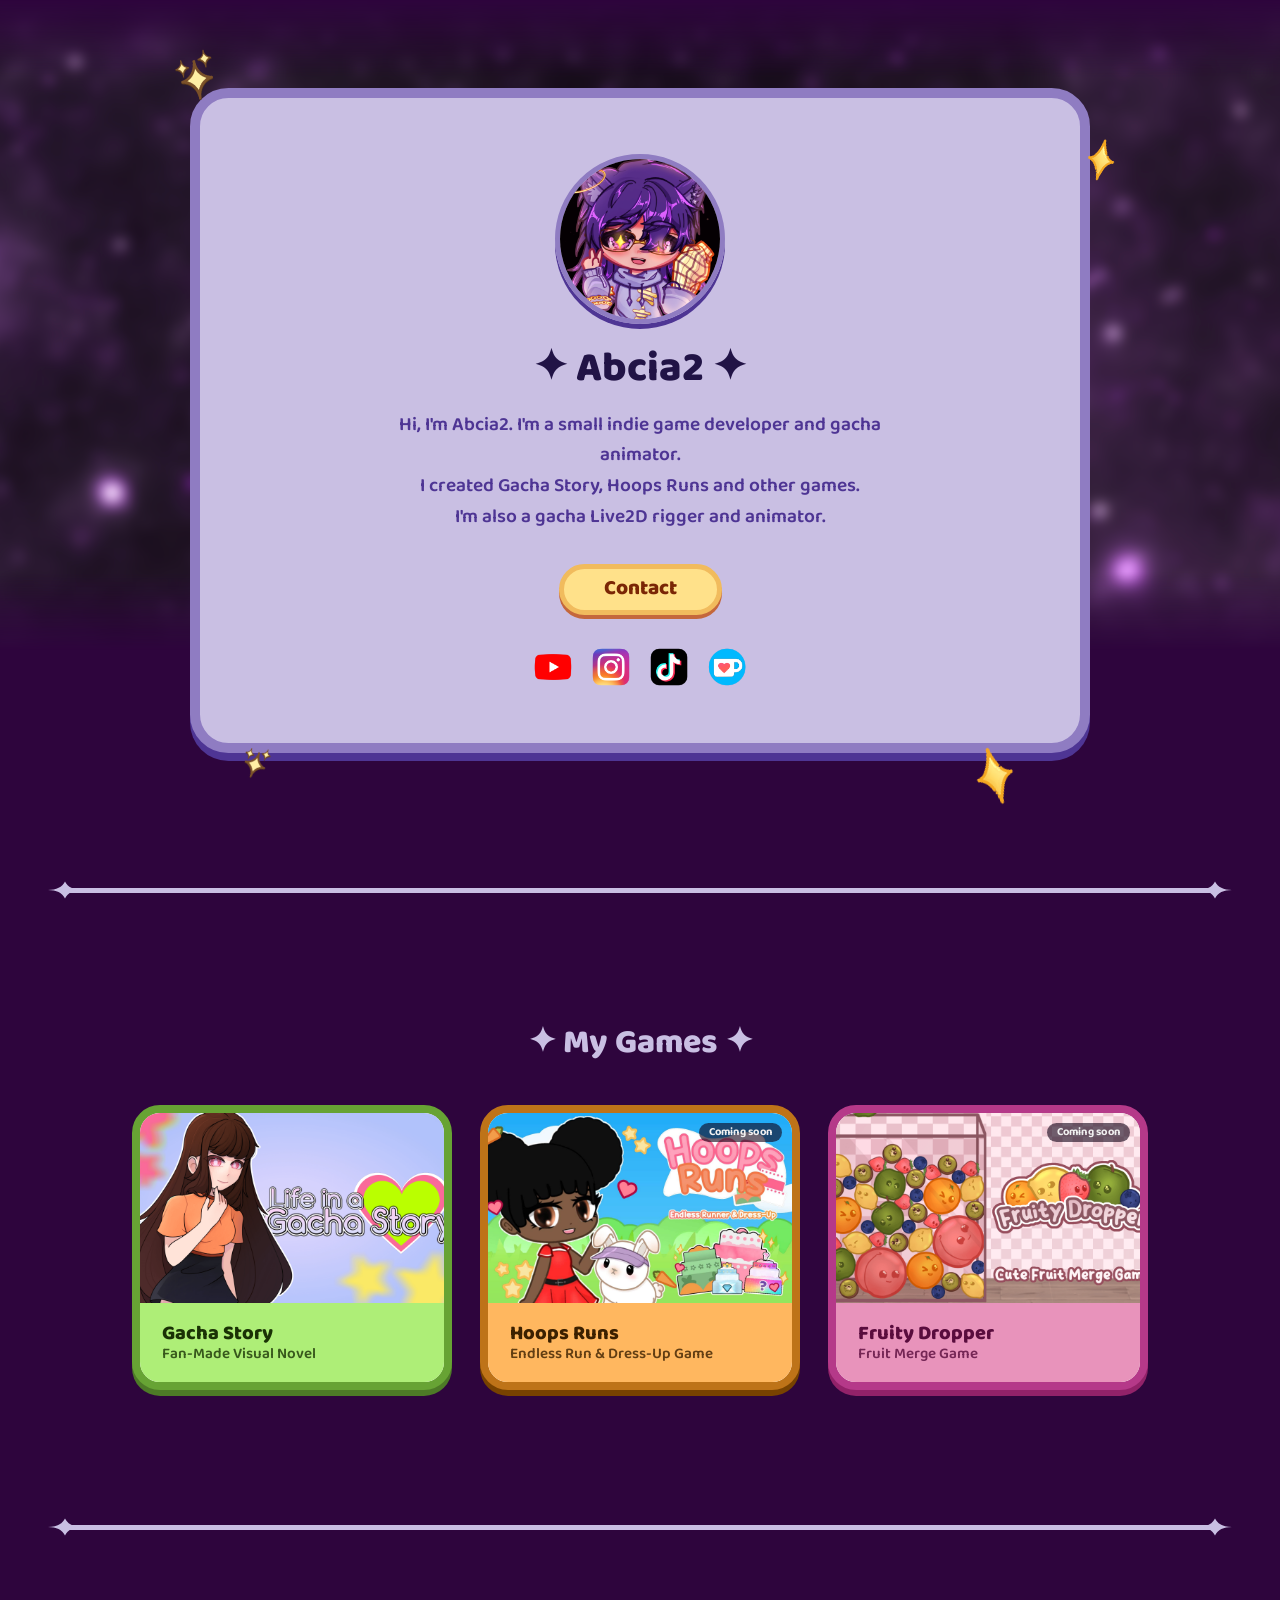
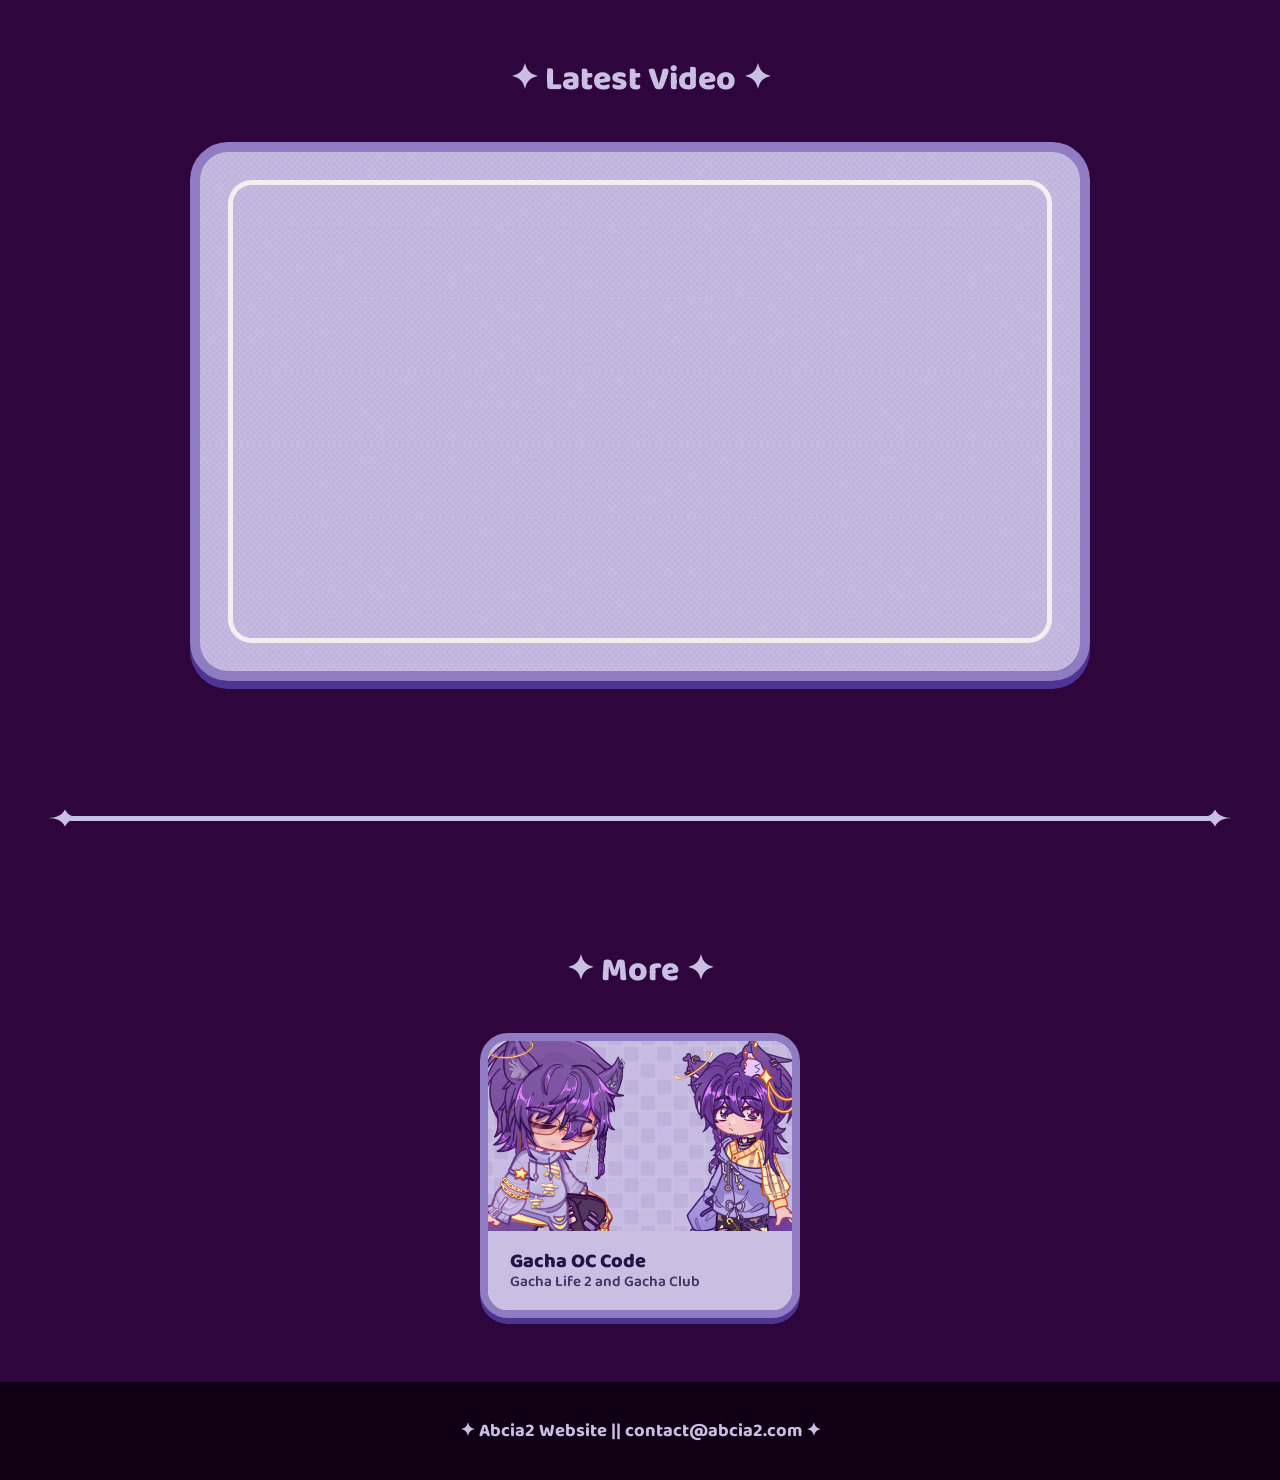
==== index.html @ cf4953cc "Initial commit" ====
<!DOCTYPE html>
<html lang="en">

<head>
    <meta charset="UTF-8">
    <meta name="viewport" content="width=device-width, initial-scale=1.0">
    <title>Abcia2 ✦ Indie Game Developer</title>
    <meta name="description"
        content="Hi, I'm Abcia2. I'm an indie game developer and gacha animator, creator of Gacha Story and other games.">
    <link rel="canonical" href="https://abcia-2.web.app/">
    <meta property="og:title" content="Abcia2 Official Website">
    <meta property="og:description"
        content="Hi, I'm Abcia2. I'm an indie game developer and gacha animator, creator of Gacha Story and other games.">
    <meta property="og:image" content="https://abcia-2.web.app/assets/Images/Abcia2_PFP.png">
    <meta property="og:image:width" content="2048">
    <meta property="og:image:height" content="2048">
    <meta property="og:url" content="https://abcia-2.web.app/">
    <meta property="og:site_name" content="Abcia2 Official">
    <meta property="og:type" content="website">
    <meta name="keywords"
        content="Abcia2, Abcia 2, Gacha Life, Gacha Visual Novel, Gacha Story, Hoops Runs, Fruity Dropper, Abcya2, Abcia, abcia 2, abacia2">
    <link rel="icon" href="assets/favicon.ico">
    <link rel="stylesheet" href="reset.css">
    <link rel="stylesheet" href="vars.css">
    <link rel="stylesheet" href="style.css">
    <link rel="stylesheet" href="decorations.css">
    <meta name="robots" content="index, follow">
    <meta name="theme-color" content="#7D52A1">
</head>

<body>
    <section class="hero">
        <div class="hero_bg_wrap">
            <div class="hero_bg"></div>
        </div>

        <div class="hero_panel">
            <img class="hero_deco hero_sparkle_1" src="assets/Decorations/Sparkle.png" alt="" aria-hidden="true">
            <img class="hero_deco hero_sparkle_2" src="assets/Decorations/AbiSparkle.png" alt="" aria-hidden="true">
            <img class="hero_deco hero_sparkle_3" src="assets/Decorations/Sparkle.png" alt="" aria-hidden="true">
            <img class="hero_deco hero_sparkle_4" src="assets/Decorations/AbiSparkle.png" alt="" aria-hidden="true">

            <img class="hero_avatar bup" src="assets/Images/Abcia2_PFP.png" alt="Abcia2">

            <h1 class="hero_title">✦ Abcia2 ✦</h1>

            <p class="hero_tagline">
                Hi, I'm Abcia2. I'm a small indie game developer and gacha animator.<br>
                I created Gacha Story, Hoops Runs and other games.<br>
                I'm also a gacha Live2D rigger and animator.
            </p>

            <div class="hero_actions">
                <a href="AboutMe.html" class="btn btn_yellow">Contact</a>
            </div>

            <div class="hero_socials">
                <a href="https://youtube.com/c/abcia2" target="_blank" rel="noopener" class="hero_social_link bup">
                    <img src="assets/Icons/yt.png" alt="Abcia2 on YouTube" class="hero_social_icon">
                </a>
                <a href="https://www.instagram.com/abcia_2/" target="_blank" rel="noopener"
                    class="hero_social_link bup">
                    <img src="assets/Icons/ig.png" alt="Abcia2 on Instagram" class="hero_social_icon">
                </a>
                <a href="https://www.tiktok.com/@abcia_2" target="_blank" rel="noopener"
                    class="hero_social_link bup">
                    <img src="assets/Icons/tt.png" alt="Abcia2 on TikTok" class="hero_social_icon">
                </a>
                <a href="https://ko-fi.com/abcia2" target="_blank" rel="noopener" class="hero_social_link bup">
                    <img src="assets/Icons/kf.png" alt="Support Abcia2 on Ko-fi" class="hero_social_icon">
                </a>
            </div>
        </div>
    </section>

    <div class="divider">
        <svg class="divider_sparkle" aria-hidden="true">
            <use href="assets/sprite.svg#icon-sparkle"></use>
        </svg>
        <span class="divider_line"></span>
        <svg class="divider_sparkle" aria-hidden="true">
            <use href="assets/sprite.svg#icon-sparkle"></use>
        </svg>
    </div>

    <section class="games">
        <h2 class="section_title">✦ My Games ✦</h2>

        <div class="games_grid">
            <a href="https://abcia2.itch.io/ligl" target="_blank" rel="noopener" class="game_card game_card_green">
                <img class="game_card_banner" src="assets/Games/GachaStoryBanner.png" alt="">
                <div class="game_card_body">
                    <span class="game_card_title">Gacha Story</span>
                    <span class="game_card_subtitle">Fan-Made Visual Novel</span>
                </div>
            </a>

            <a href="#" class="game_card game_card_orange">
                <img class="game_card_banner" src="assets/Games/HoopsRunsBanner.jpg" alt="">
                <div class="game_card_body">
                    <span class="game_card_title">Hoops Runs</span>
                    <span class="game_card_subtitle">Endless Run &amp; Dress-Up Game</span>
                </div>
                <span class="game_card_badge">Coming soon</span>
            </a>

            <a href="#" class="game_card game_card_rose">
                <img class="game_card_banner" src="assets/Games/FruityDropperBanner.png" alt="">
                <div class="game_card_body">
                    <span class="game_card_title">Fruity Dropper</span>
                    <span class="game_card_subtitle">Fruit Merge Game</span>
                </div>
                <span class="game_card_badge">Coming soon</span>
            </a>
        </div>
    </section>

    <div class="divider">
        <svg class="divider_sparkle" aria-hidden="true">
            <use href="assets/sprite.svg#icon-sparkle"></use>
        </svg>
        <span class="divider_line"></span>
        <svg class="divider_sparkle" aria-hidden="true">
            <use href="assets/sprite.svg#icon-sparkle"></use>
        </svg>
    </div>

    <section class="video">
        <h2 class="section_title">✦ Latest Video ✦</h2>

        <div class="video_panel">
            <div class="video_frame">
                <iframe src="https://www.youtube.com/embed/TlqA1ftgI3U" title="Abcia2 on YouTube"
                    allow="accelerometer; autoplay; clipboard-write; encrypted-media; gyroscope; picture-in-picture; web-share"
                    referrerpolicy="strict-origin-when-cross-origin" loading="lazy" allowfullscreen></iframe>
            </div>
        </div>
    </section>

    <div class="divider">
        <svg class="divider_sparkle" aria-hidden="true">
            <use href="assets/sprite.svg#icon-sparkle"></use>
        </svg>
        <span class="divider_line"></span>
        <svg class="divider_sparkle" aria-hidden="true">
            <use href="assets/sprite.svg#icon-sparkle"></use>
        </svg>
    </div>

    <section class="more">
        <h2 class="section_title">✦ More ✦</h2>

        <div class="more_grid">
            <a href="OcCode.html" class="game_card game_card_violet">
                <img class="game_card_banner" src="assets/Images/OcCodeBanner.png" alt="">
                <div class="game_card_body">
                    <span class="game_card_title">Gacha OC Code</span>
                    <span class="game_card_subtitle">Gacha Life 2 and Gacha Club</span>
                </div>
            </a>
        </div>
    </section>

    <footer class="footer">
        <span class="footer_main">✦ Abcia2 Website || contact@abcia2.com ✦</span>
    </footer>

    <script src='https://storage.ko-fi.com/cdn/scripts/overlay-widget.js'></script>
    <script>
        kofiWidgetOverlay.draw('abcia2', {
            'type': 'floating-chat',
            'floating-chat.donateButton.text': 'Support me',
            'floating-chat.donateButton.background-color': '#ffffff',
            'floating-chat.donateButton.text-color': '#323842'
        });
    </script>
</body>

</html>
---- vars.css ----
:root {
    /* ============================================
         Palette "Nightsky Sparkle" — palette Abcia2
         Struttura come vars.css di Gacha Story: ogni
         colore = primary / border / shadow / text.
         ============================================ */

    --violet_primary: #C9BFE3;
    --violet_border: #8F7CC2;
    --violet_shadow: #4E3594;
    --violet_text: #211346;

    --purple_primary: #7D52A1;
    --purple_border: #522C73;
    --purple_shadow: #391558;
    --purple_text: #210539;

    --midnight_primary: #2E053D;
    --midnight_border: #1D0228;
    --midnight_shadow: #100016;
    --midnight_text: #060009;

    --yellow_primary: #FFE18A;
    --yellow_border: #F1BB5D;
    --yellow_shadow: #C4673C;
    --yellow_text: #7A2605;

    --pink_primary: #CD55B0;
    --pink_border: #892470;
    --pink_shadow: #652355;
    --pink_text: #380C31;

    --white_primary: #F0F0F0;
    --white_border: #A5A5A5;
    --white_shadow: #4F4F4F;
    --white_text: #202020;

    /* --------------------------------------------
         Colori presi direttamente dal sito di reference
         (Gacha Story), usati SOLO per le card dei giochi
         veri, cosi' ogni gioco tiene il colore della sua
         lineup invece del brand personale di Abcia2.
         -------------------------------------------- */

    --green_primary: #AEEE77;
    --green_border: #67A334;
    --green_shadow: #4D7A27;
    --green_text: #1A3205;

    --orange_primary: #FFB75F;
    --orange_border: #BE7318;
    --orange_shadow: #784200;
    --orange_text: #3B2000;

    --rose_primary: #E893BB;
    --rose_border: #B53989;
    --rose_shadow: #922269;
    --rose_text: #590C3D;

    --footer_primary_: #100016;
    --footer_text: #C9BFE3;

    /* dimensioni layout, uguali a tutta la lineup */
    --panel-max-width: 900px;
    --divider_width: 1300px;

    --border_size_big: 11px;
    --shadow_size_big: 8px;

    --border_size_med: 8px;
    --shadow_size_med: 6px;

    --btn_border_size: 5px;
    --btm_shadow_size: 4px;
}
---- style.css ----
/* ============================================
     SELECTION & SCROLLBAR
     ============================================ */

::selection {
    background: var(--violet_border);
    color: var(--white_primary);
}

::-moz-selection {
    background: var(--violet_border);
    color: var(--white_primary);
}

html {
    scrollbar-width: thin;
    scrollbar-color: var(--violet_border) var(--midnight_primary);
}

::-webkit-scrollbar {
    width: 14px;
    height: 14px;
}

::-webkit-scrollbar-track {
    background: var(--midnight_primary);
}

::-webkit-scrollbar-thumb {
    background: var(--violet_border);
    border-radius: 999px;
    border: 3px solid var(--midnight_primary);
}

::-webkit-scrollbar-thumb:hover {
    background: var(--violet_shadow);
}

::-webkit-scrollbar-corner {
    background: var(--midnight_primary);
}

body {
    margin: 0;
    font-family: "Baloo 2", sans-serif;
    background: var(--midnight_primary);
    overflow-x: hidden;
}

img {
    user-drag: none;
    user-select: none;
    -moz-user-select: none;
    -webkit-user-drag: none;
    -webkit-user-select: none;
    -ms-user-select: none;
}

strong {
    font-weight: 700;
}

section {
    position: relative;
    display: flex;
    align-items: center;
    justify-content: center;
    overflow: visible;
    padding: clamp(24px, 6vw, 64px) clamp(16px, 5vw, 48px);
}

.bup:active {
    transform: translateY(3px);
}

/* ============================================
     HERO
     ============================================ */

.hero {
    flex-direction: column;
    gap: clamp(20px, 4vw, 36px);
    padding-top: clamp(48px, 8vw, 88px);
}

.hero_bg_wrap {
    position: absolute;
    inset: 0;
    overflow: hidden;
    z-index: 0;
    height: 650px;

    -webkit-mask-image: linear-gradient(to bottom,
            transparent 0%, black 12%, black 88%, transparent 100%);
    mask-image: linear-gradient(to bottom,
            transparent 0%, black 12%, black 88%, transparent 100%);
}

.hero_bg {
    position: absolute;
    inset: 0;
    background-image: url("assets/Backgrounds/Hero_Background.png");
    background-size: cover;
    background-position: center;
    filter: blur(6px) saturate(1.1);
    transform: scale(1.08);
}

.hero_panel {
    position: relative;
    z-index: 2;
    width: 100%;
    max-width: var(--panel-max-width);
    background: var(--violet_primary);
    border: clamp(4px, 0.8vw, var(--border_size_big)) solid var(--violet_border);
    border-radius: clamp(20px, 3vw, 40px);
    padding: clamp(28px, 5vw, 56px) clamp(20px, 5vw, 48px);
    text-align: center;
    box-shadow: 0 var(--shadow_size_big) 0 var(--violet_shadow);

    display: flex;
    flex-direction: column;
    align-items: center;
}

.hero_avatar {
    width: clamp(120px, 18vw, 170px);
    height: clamp(120px, 18vw, 170px);
    border-radius: 50%;
    object-fit: cover;
    border: 5px solid var(--violet_border);
    box-shadow: 0 5px 0 var(--violet_shadow);
    display: block;
    margin: 0 auto clamp(16px, 3vw, 24px);
}

.hero_title {
    font-family: "Baloo 2", sans-serif;
    font-weight: 800;
    font-size: clamp(1.8rem, 4.5vw, 2.6rem);
    color: var(--violet_text);
    margin: 0 0 clamp(14px, 2.5vw, 20px);
}

.hero_tagline {
    font-family: "Baloo 2", sans-serif;
    font-weight: 600;
    font-size: clamp(1rem, 2vw, 1.2rem);
    line-height: 1.6;
    color: var(--violet_shadow);
    margin: 0 0 clamp(20px, 4vw, 32px);
    max-width: 560px;
}

.hero_actions {
    display: flex;
    flex-wrap: wrap;
    gap: clamp(12px, 2.5vw, 20px);
    justify-content: center;
    margin-bottom: clamp(20px, 4vw, 32px);
}

.hero_socials {
    display: flex;
    flex-wrap: wrap;
    align-items: center;
    justify-content: center;
    gap: clamp(12px, 2.2vw, 18px);
}

.hero_social_link {
    display: block;
}

.hero_social_icon {
    width: clamp(32px, 4.2vw, 40px);
    height: clamp(32px, 4.2vw, 40px);
    display: block;
    object-fit: contain;
    border-radius: clamp(8px, 1.6vw, 12px);
}

@media (max-width: 640px) {
    .hero_panel {
        padding: 32px 20px;
    }

    .hero_bg_wrap {
        height: auto;
    }
}

/* ============================================
     SECTION TITLES
     ============================================ */

.section_title {
    font-family: "Baloo 2", sans-serif;
    font-weight: 800;
    font-size: clamp(1.6rem, 3.2vw, 2.1rem);
    color: var(--violet_primary);
    text-align: center;
}

/* ============================================
     GAMES
     ============================================ */

.games {
    flex-direction: column;
    gap: clamp(28px, 4.5vw, 44px);
}

.games_grid {
    display: flex;
    flex-direction: row;
    flex-wrap: wrap;
    justify-content: center;
    align-items: stretch;
    gap: clamp(18px, 3vw, 28px);
    width: 100%;
    max-width: var(--divider_width);
    margin: 0 auto;
}

.game_card {
    position: relative;
    display: flex;
    flex-direction: column;
    flex: 1 1 260px;
    max-width: 320px;
    text-decoration: none;
    border-radius: clamp(18px, 2.5vw, 28px);
    overflow: hidden;
    background: var(--white_primary);
    border: clamp(4px, 0.8vw, var(--border_size_med)) solid var(--card_border, var(--violet_border));
    box-shadow: 0 var(--shadow_size_med) 0 var(--card_shadow, var(--violet_shadow));
}

.game_card:active {
    transform: translateY(3px);
    box-shadow: 0 2px 0 var(--card_shadow, var(--violet_shadow));
}

.game_card_violet {
    --card_border: var(--violet_border);
    --card_shadow: var(--violet_shadow);
    --card_bg: var(--violet_primary);
    --card_text: var(--violet_text);
}

.game_card_purple {
    --card_border: var(--purple_border);
    --card_shadow: var(--purple_shadow);
    --card_bg: var(--purple_primary);
    --card_text: var(--white_primary);
}

.game_card_yellow {
    --card_border: var(--yellow_border);
    --card_shadow: var(--yellow_shadow);
    --card_bg: var(--yellow_primary);
    --card_text: var(--yellow_text);
}

.game_card_pink {
    --card_border: var(--pink_border);
    --card_shadow: var(--pink_shadow);
    --card_bg: var(--pink_primary);
    --card_text: var(--pink_text);
}

.game_card_midnight {
    --card_border: var(--midnight_border);
    --card_shadow: var(--midnight_shadow);
    --card_bg: var(--midnight_primary);
    --card_text: var(--white_primary);
}

/* varianti prese dal sito di reference: solo per i giochi veri,
   cosi' ogni card tiene il colore della sua lineup */
.game_card_green {
    --card_border: var(--green_border);
    --card_shadow: var(--green_shadow);
    --card_bg: var(--green_primary);
    --card_text: var(--green_text);
}

.game_card_orange {
    --card_border: var(--orange_border);
    --card_shadow: var(--orange_shadow);
    --card_bg: var(--orange_primary);
    --card_text: var(--orange_text);
}

.game_card_rose {
    --card_border: var(--rose_border);
    --card_shadow: var(--rose_shadow);
    --card_bg: var(--rose_primary);
    --card_text: var(--rose_text);
}

.game_card_banner {
    display: block;
    width: 100%;
    aspect-ratio: 16 / 10;
    object-fit: cover;
    background: var(--card_border, var(--violet_border));
}

.game_card_body {
    display: flex;
    flex-direction: column;
    gap: 4px;
    padding: clamp(14px, 2.5vw, 20px) clamp(16px, 2.8vw, 22px);
    flex: 1;
    background: var(--card_bg, var(--white_primary));
}

.game_card_title {
    font-family: "Baloo 2", sans-serif;
    font-weight: 800;
    font-size: clamp(1.05rem, 2vw, 1.25rem);
    color: var(--card_text, var(--white_text));
}

.game_card_subtitle {
    font-family: "Baloo 2", sans-serif;
    font-weight: 600;
    font-size: clamp(0.85rem, 1.5vw, 0.95rem);
    color: var(--card_text, var(--white_shadow));
    opacity: 0.8;
}

.game_card_badge {
    position: absolute;
    top: 10px;
    right: 10px;
    z-index: 2;
    font-family: "Baloo 2", sans-serif;
    font-weight: 700;
    font-size: 0.7rem;
    letter-spacing: 0.02em;
    color: var(--white_primary);
    background: rgba(16, 0, 22, 0.6);
    padding: 4px 10px;
    border-radius: 999px;
}

/* ============================================
     VIDEO
     ============================================ */

.video {
    flex-direction: column;
    gap: clamp(28px, 4.5vw, 44px);
}

.video_panel {
    position: relative;
    z-index: 2;
    width: 100%;
    max-width: var(--panel-max-width);
    background-image: url("assets/Backgrounds/Tiled_Background.png");
    background-size: 130px;
    background-repeat: repeat;
    border: clamp(4px, 0.8vw, var(--border_size_big)) solid var(--violet_border);
    border-radius: clamp(20px, 3vw, 40px);
    padding: clamp(18px, 3vw, 28px);
    box-shadow: 0 var(--shadow_size_big) 0 var(--violet_shadow);
}

.video_frame {
    position: relative;
    width: 100%;
    aspect-ratio: 16 / 9;
    border-radius: clamp(14px, 2vw, 24px);
    overflow: hidden;
    border: 5px solid var(--white_primary);
}

.video_frame iframe {
    position: absolute;
    inset: 0;
    width: 100%;
    height: 100%;
    border: 0;
    display: block;
}

/* ============================================
     MORE
     ============================================ */

.more {
    flex-direction: column;
    gap: clamp(28px, 4.5vw, 44px);
}

.more_grid {
    display: flex;
    flex-direction: row;
    flex-wrap: wrap;
    justify-content: center;
    align-items: stretch;
    gap: clamp(18px, 3vw, 28px);
    width: 100%;
    max-width: var(--divider_width);
    margin: 0 auto;
}

.more_grid .game_card {
    flex: 1 1 260px;
}

/* ============================================
     BACK LINK (pagine secondarie)
     ============================================ */

.back_link {
    display: inline-block;
    font-family: "Baloo 2", sans-serif;
    font-weight: 700;
    font-size: clamp(0.95rem, 1.8vw, 1.1rem);
    color: var(--violet_shadow);
    text-decoration: none;
    margin: 0 auto clamp(16px, 3vw, 24px);
}

.back_link:hover {
    text-decoration: underline;
}

/* ============================================
     CONTACT
     ============================================ */

.contact {
    flex-direction: column;
    gap: clamp(28px, 4.5vw, 44px);
}

.contact_grid {
    display: flex;
    flex-direction: row;
    flex-wrap: wrap;
    justify-content: center;
    align-items: stretch;
    gap: clamp(18px, 3vw, 28px);
    width: 100%;
    max-width: var(--panel-max-width);
    margin: 0 auto;
}

.contact_card {
    display: flex;
    flex-direction: column;
    align-items: center;
    justify-content: center;
    gap: clamp(6px, 1.2vw, 10px);
    flex: 1 1 220px;
    max-width: 280px;
    text-decoration: none;
    border-radius: clamp(18px, 2.5vw, 28px);
    padding: clamp(24px, 4vw, 36px) clamp(18px, 3vw, 28px);
    text-align: center;
    background: var(--card_bg, var(--violet_primary));
    border: clamp(4px, 0.8vw, var(--border_size_med)) solid var(--card_border, var(--violet_border));
    box-shadow: 0 var(--shadow_size_med) 0 var(--card_shadow, var(--violet_shadow));
    color: var(--card_text, var(--violet_text));
}

.contact_card:active {
    transform: translateY(3px);
    box-shadow: 0 2px 0 var(--card_shadow, var(--violet_shadow));
}

.contact_card_violet {
    --card_bg: var(--violet_primary);
    --card_border: var(--violet_border);
    --card_shadow: var(--violet_shadow);
    --card_text: var(--violet_text);
}

.contact_card_purple {
    --card_bg: var(--purple_primary);
    --card_border: var(--purple_border);
    --card_shadow: var(--purple_shadow);
    --card_text: var(--white_primary);
}

.contact_card_icon {
    font-size: clamp(1.8rem, 4.5vw, 2.4rem);
    line-height: 1;
}

.contact_card_label {
    font-family: "Baloo 2", sans-serif;
    font-weight: 800;
    font-size: clamp(1rem, 1.9vw, 1.15rem);
}

.contact_card_value {
    font-family: "Baloo 2", sans-serif;
    font-weight: 600;
    font-size: clamp(0.85rem, 1.5vw, 0.95rem);
    opacity: 0.85;
    word-break: break-word;
}

/* ============================================
     FOOTER
     ============================================ */

.footer {
    background: var(--footer_primary_);
    display: flex;
    flex-direction: column;
    align-items: center;
    gap: clamp(6px, 1.2vw, 10px);
    padding: clamp(24px, 4vw, 40px) clamp(16px, 5vw, 48px);
    text-align: center;
}

.footer_main {
    font-family: "Baloo 2", sans-serif;
    font-weight: 700;
    font-size: clamp(0.95rem, 1.7vw, 1.15rem);
    color: var(--footer_text);
}

@media (max-width: 640px) {
    .footer {
        padding-bottom: 110px;
        /* spazio per il widget Ko-fi */
    }
}

/* ============================================
     BUTTONS
     ============================================ */

.btn {
    appearance: none;
    border: none;
    cursor: pointer;
    font-family: inherit;
    font-weight: 800;
    font-size: clamp(1rem, 1.9vw, 1.3rem);
    line-height: 1;
    padding: clamp(10px, 2vw, 10px) clamp(24px, 4vw, 40px);
    border-radius: 999px;
    transition: transform 0.08s ease;
    text-decoration: none;
    display: inline-block;
}

.btn:active {
    transform: translateY(3px);
}

.btn_yellow {
    background: var(--yellow_primary);
    color: var(--yellow_text);
    border: 5px solid var(--yellow_border);
    box-shadow: 0 var(--btm_shadow_size) 0 var(--yellow_shadow);
}

.btn_yellow:active {
    box-shadow: 0 2px 0 var(--yellow_shadow);
}

.btn_purple {
    background: var(--purple_primary);
    color: var(--white_primary);
    border: 5px solid var(--purple_border);
    box-shadow: 0 var(--btm_shadow_size) 0 var(--purple_shadow);
}

.btn_purple:active {
    box-shadow: 0 2px 0 var(--purple_shadow);
}

.btn_violet {
    background: var(--violet_primary);
    color: var(--violet_text);
    border: 5px solid var(--violet_border);
    box-shadow: 0 var(--btm_shadow_size) 0 var(--violet_shadow);
}

.btn_violet:active {
    box-shadow: 0 2px 0 var(--violet_shadow);
}

.btn_pink {
    background: var(--pink_primary);
    color: var(--white_primary);
    border: 5px solid var(--pink_border);
    box-shadow: 0 var(--btm_shadow_size) 0 var(--pink_shadow);
}

.btn_pink:active {
    box-shadow: 0 2px 0 var(--pink_shadow);
}

/* ============================================
     OC CODES
     ============================================ */

.codes {
    flex-direction: column;
    gap: clamp(28px, 4.5vw, 44px);
}

.codes_grid {
    display: flex;
    flex-direction: column;
    align-items: center;
    gap: clamp(20px, 3.5vw, 32px);
    width: 100%;
    max-width: var(--panel-max-width);
    margin: 0 auto;
}

.code_card {
    display: flex;
    flex-direction: column;
    align-items: center;
    gap: clamp(10px, 2vw, 16px);
    width: 100%;
    text-align: center;
    border-radius: clamp(18px, 2.5vw, 28px);
    padding: clamp(22px, 3.5vw, 32px) clamp(18px, 3vw, 28px);
    background: var(--card_bg, var(--violet_primary));
    border: clamp(4px, 0.8vw, var(--border_size_med)) solid var(--card_border, var(--violet_border));
    box-shadow: 0 var(--shadow_size_med) 0 var(--card_shadow, var(--violet_shadow));
    color: var(--card_text, var(--violet_text));
}

.code_card_violet {
    --card_bg: var(--violet_primary);
    --card_border: var(--violet_border);
    --card_shadow: var(--violet_shadow);
    --card_text: var(--violet_text);
}

.code_card_yellow {
    --card_bg: var(--yellow_primary);
    --card_border: var(--yellow_border);
    --card_shadow: var(--yellow_shadow);
    --card_text: var(--yellow_text);
}

.code_card_pink {
    --card_bg: var(--pink_primary);
    --card_border: var(--pink_border);
    --card_shadow: var(--pink_shadow);
    --card_text: var(--white_primary);
}

.code_card_header {
    display: flex;
    align-items: center;
    justify-content: center;
    gap: clamp(10px, 2vw, 14px);
}

.code_card_icon {
    width: clamp(40px, 6vw, 52px);
    height: clamp(40px, 6vw, 52px);
    object-fit: cover;
    border-radius: 50%;
    border: 3px solid var(--card_border, var(--violet_border));
    display: block;
}

.code_card_title {
    font-family: "Baloo 2", sans-serif;
    font-weight: 800;
    font-size: clamp(1.05rem, 2vw, 1.3rem);
}

.code_card_box {
    width: 100%;
    box-sizing: border-box;
    font-family: "Courier New", monospace;
    font-size: clamp(0.72rem, 1.3vw, 0.85rem);
    line-height: 1.45;
    text-align: left;
    color: var(--white_text);
    background: var(--white_primary);
    border: 3px solid var(--card_border, var(--violet_border));
    border-radius: clamp(10px, 1.5vw, 16px);
    padding: clamp(10px, 2vw, 14px);
    resize: vertical;
    word-break: break-all;
    white-space: pre-wrap;
}

.code_card_copy {
    align-self: center;
    min-width: 140px;
}

/* ============================================
     DIVIDER
     ============================================ */

.divider {
    --divider_thick: clamp(4px, 0.9vw, 5px);
    --divider_sparkle_size: clamp(26px, 4.5vw, 34px);
    --divider_overlap: calc(var(--divider_sparkle_size) * 0.55);

    display: flex;
    align-items: center;
    max-width: var(--divider_width);
    margin: clamp(28px, 6vw, 56px) auto;
    padding: 0 clamp(20px, 5vw, 48px);
    color: var(--violet_primary);
}

.divider_line {
    flex: 1;
    position: relative;
    z-index: 0;
    height: var(--divider_thick);
    background: currentColor;
    border-radius: 999px;
    margin: 0 calc(-1 * var(--divider_overlap));
}

.divider_sparkle {
    flex-shrink: 0;
    position: relative;
    z-index: 1;
    width: var(--divider_sparkle_size);
    height: var(--divider_sparkle_size);
    fill: currentColor;
    transform: rotate(90deg);
}
---- decorations.css ----
/* ============================================
     Decorazioni pure — nessuna logica di layout qui,
     solo stelline sparse. Pattern "frame di ancoraggio":
     ogni gruppo di decorazioni è nestato dentro un
     contenitore che ha lo stesso max-width dell'elemento
     che deve decorare (qui: .hero_panel stesso, che ha
     già position:relative + max-width: var(--panel-max-width)).
     ============================================ */

.hero_deco {
    position: absolute;
    display: block;
    pointer-events: none;
    user-select: none;
    height: auto;
    z-index: 3;
}

.hero_sparkle_1 {
    top: -8%;
    left: -4%;
    width: clamp(26px, 8%, 60px);
    transform: rotate(-10deg);
}

.hero_sparkle_2 {
    top: 6%;
    right: -5%;
    width: clamp(20px, 6%, 46px);
    transform: rotate(12deg);
}

.hero_sparkle_3 {
    bottom: -6%;
    left: 4%;
    width: clamp(18px, 5.5%, 40px);
    transform: rotate(20deg);
}

.hero_sparkle_4 {
    bottom: -10%;
    right: 6%;
    width: clamp(28px, 8.5%, 64px);
    transform: rotate(-16deg);
}

@media (max-width: 640px) {
    .hero_sparkle_1 {
        top: -5%;
        left: -3%;
        width: 34px;
    }

    .hero_sparkle_2 {
        top: 3%;
        right: -3%;
        width: 26px;
    }

    .hero_sparkle_3 {
        display: none;
    }

    .hero_sparkle_4 {
        bottom: -6%;
        right: 3%;
        width: 34px;
    }
}
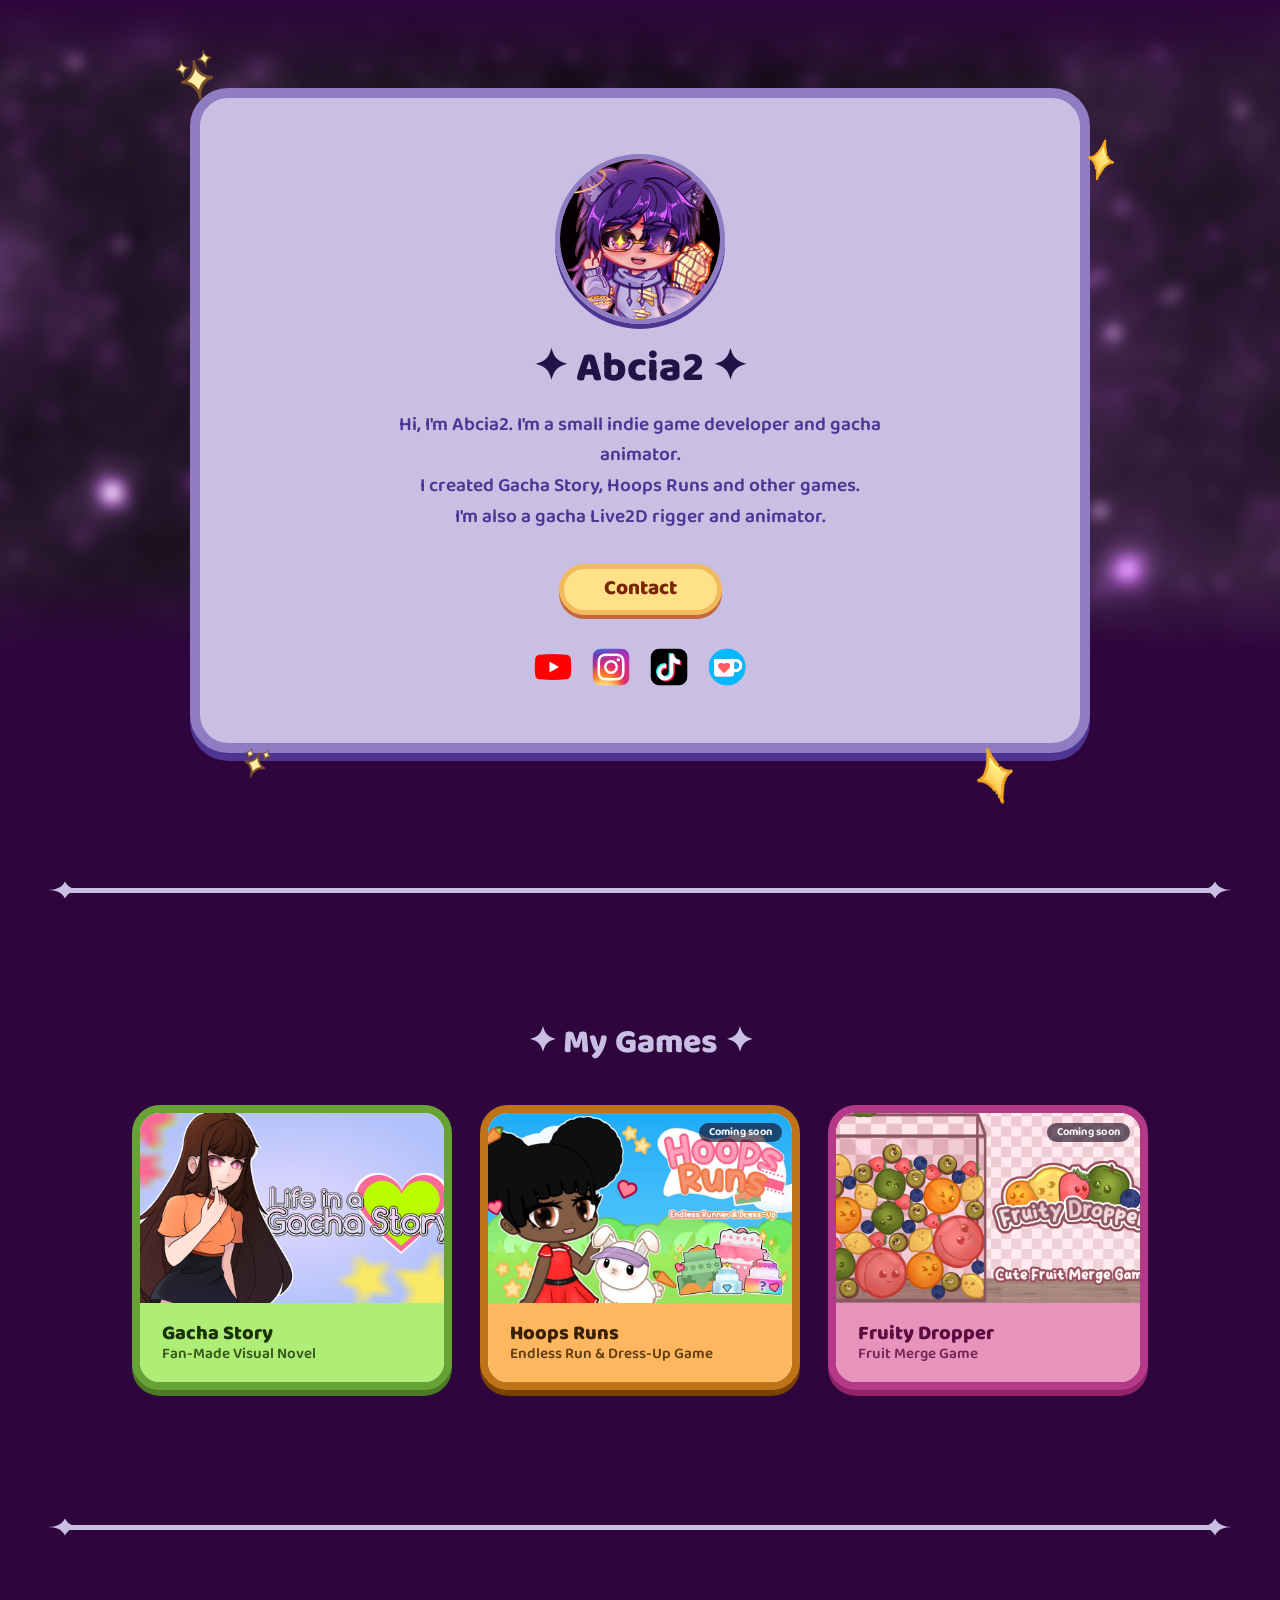
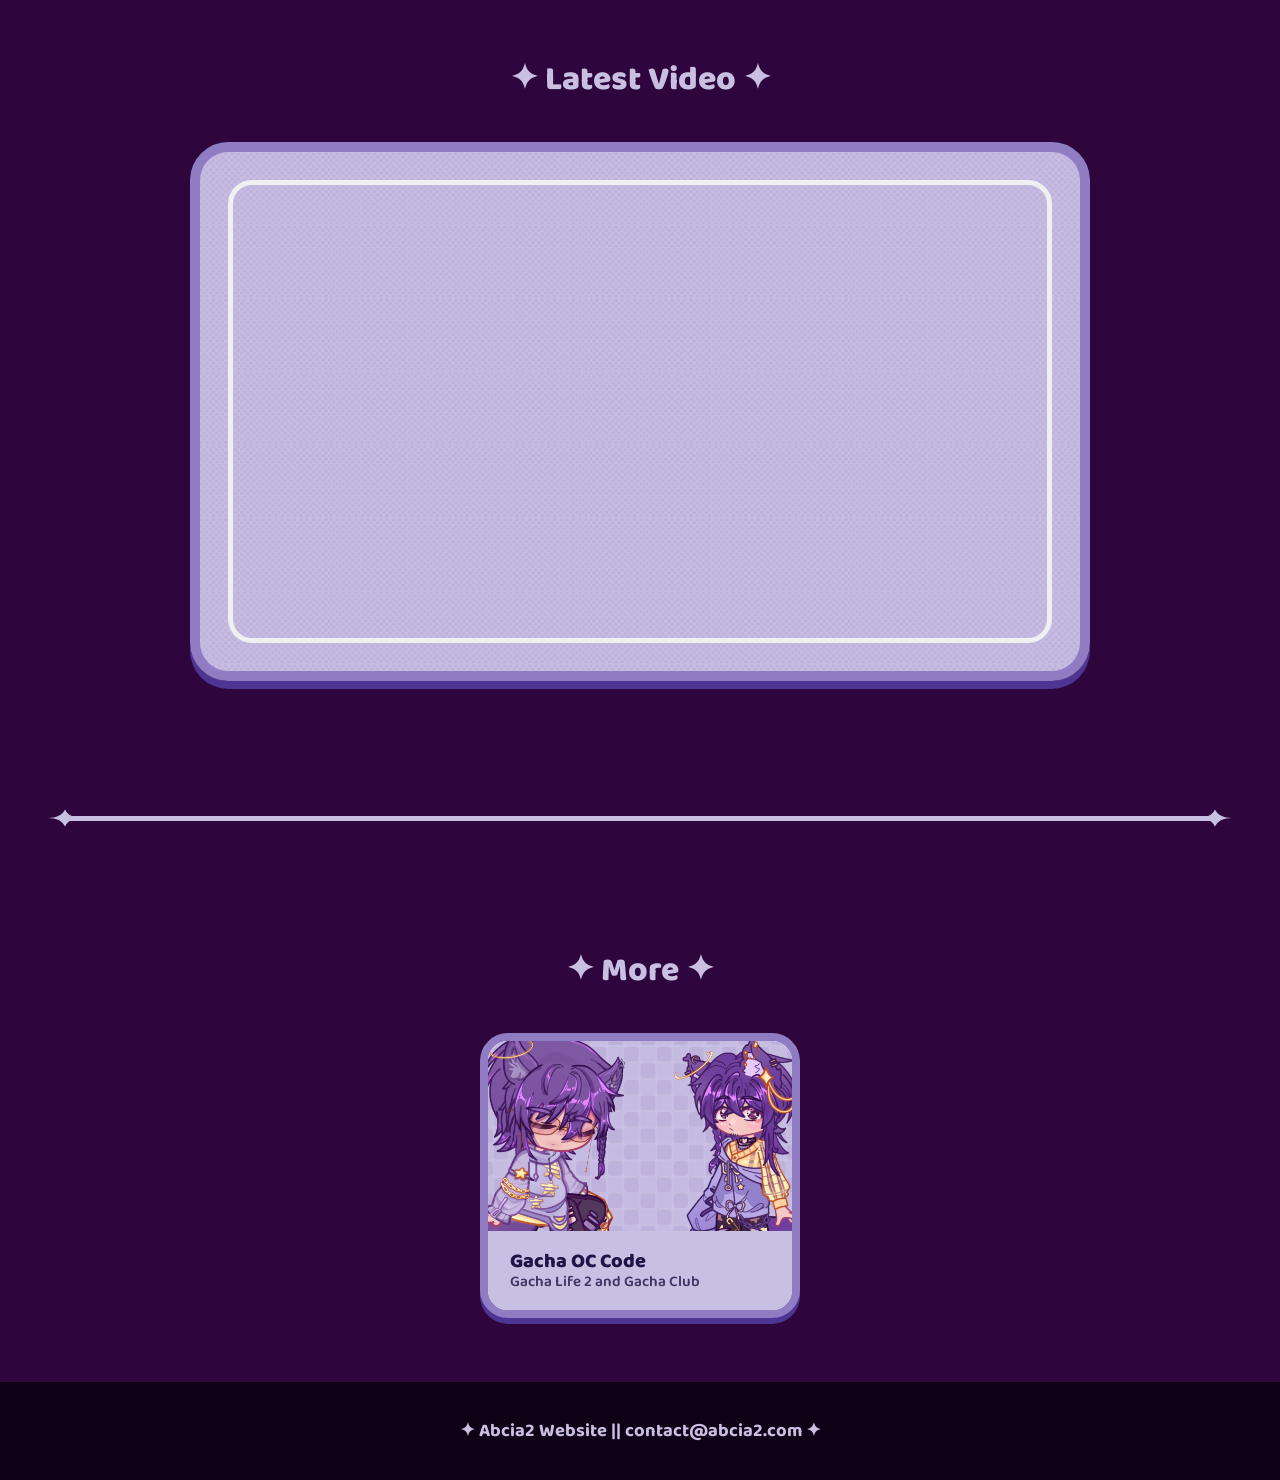
==== commit b0a44a6c: "og img" ====
--- a/index.html
+++ b/index.html
@@ -17,6 +17,7 @@
     <meta property="og:url" content="https://abcia-2.web.app/">
     <meta property="og:site_name" content="Abcia2 Official">
     <meta property="og:type" content="website">
+    <meta property="og:image" content="https://abcia2.com/og_img.png">
     <meta name="keywords"
         content="Abcia2, Abcia 2, Gacha Life, Gacha Visual Novel, Gacha Story, Hoops Runs, Fruity Dropper, Abcya2, Abcia, abcia 2, abacia2">
     <link rel="icon" href="assets/favicon.ico">
@@ -87,7 +88,7 @@
         <h2 class="section_title">✦ My Games ✦</h2>
 
         <div class="games_grid">
-            <a href="https://abcia2.itch.io/ligl" target="_blank" rel="noopener" class="game_card game_card_green">
+            <a href="https://gachastory.abcia2.com" target="_blank" rel="noopener" class="game_card game_card_green">
                 <img class="game_card_banner" src="assets/Games/GachaStoryBanner.png" alt="">
                 <div class="game_card_body">
                     <span class="game_card_title">Gacha Story</span>
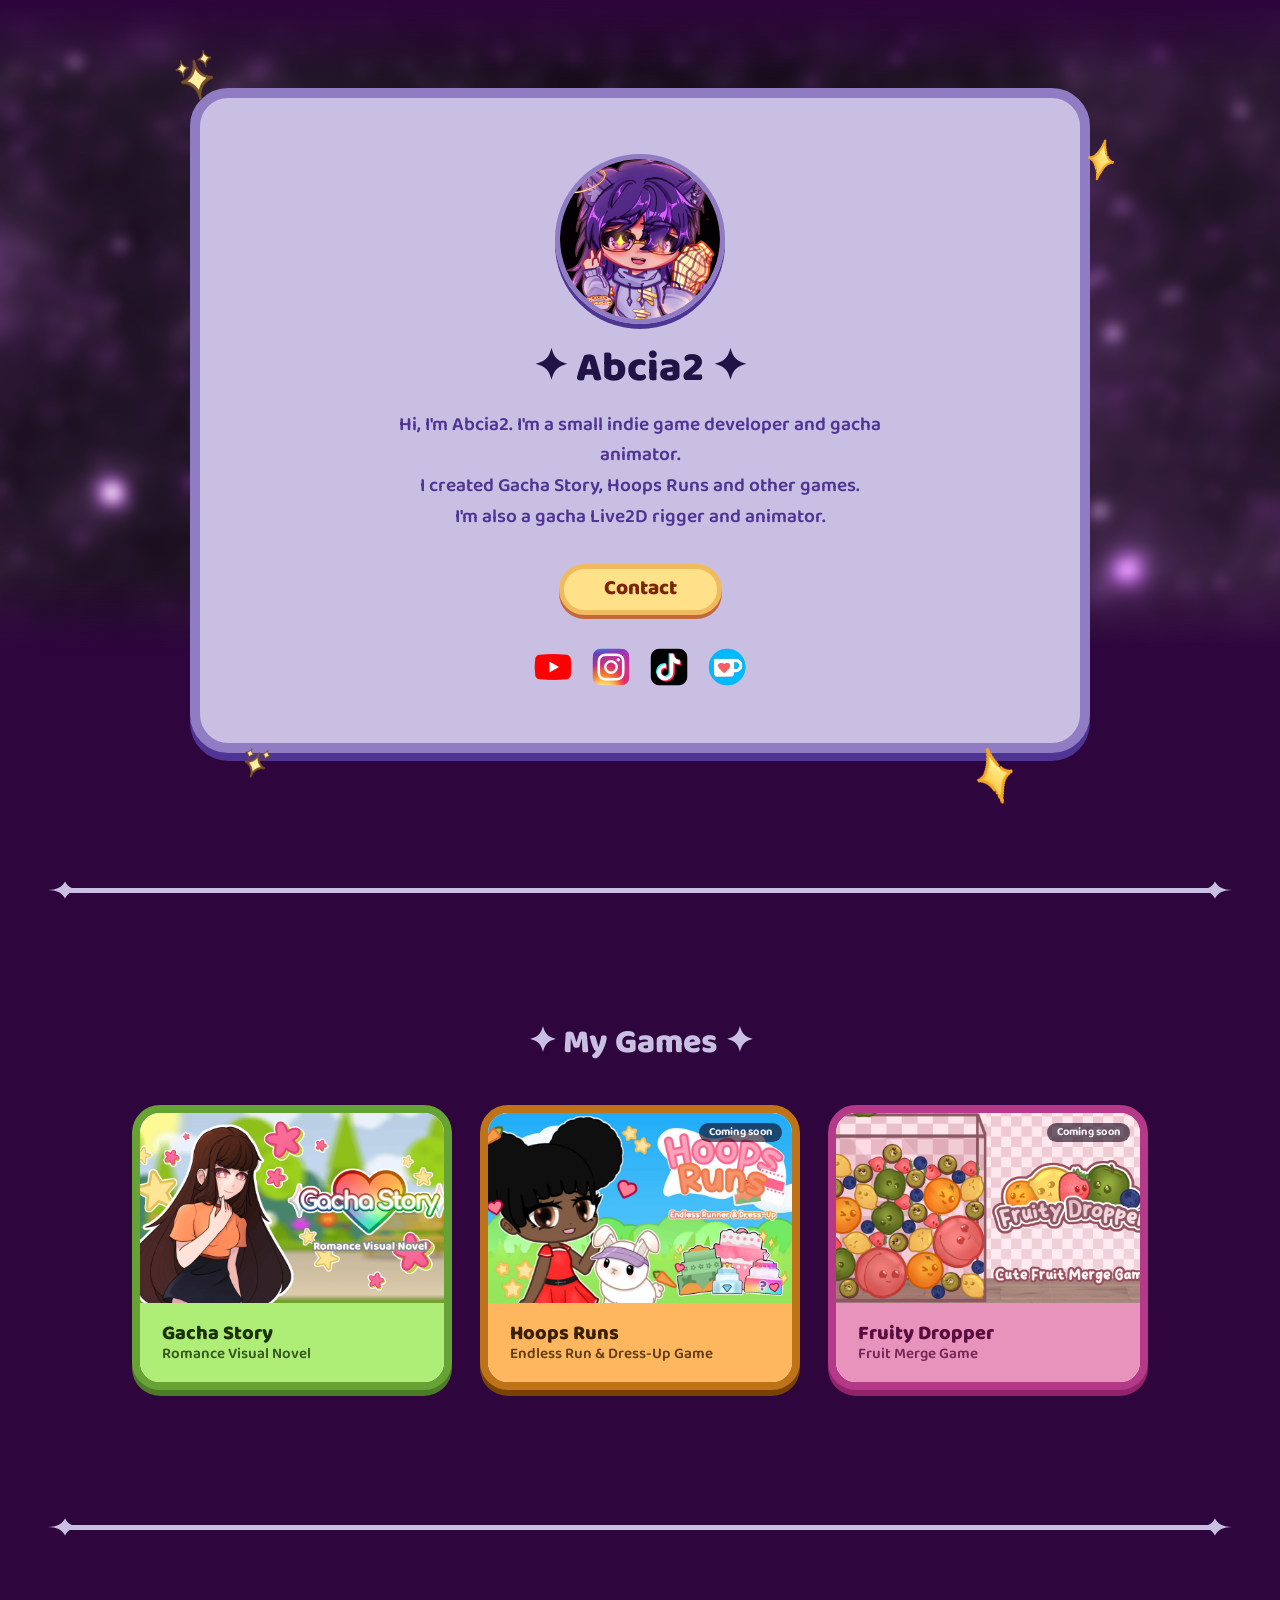
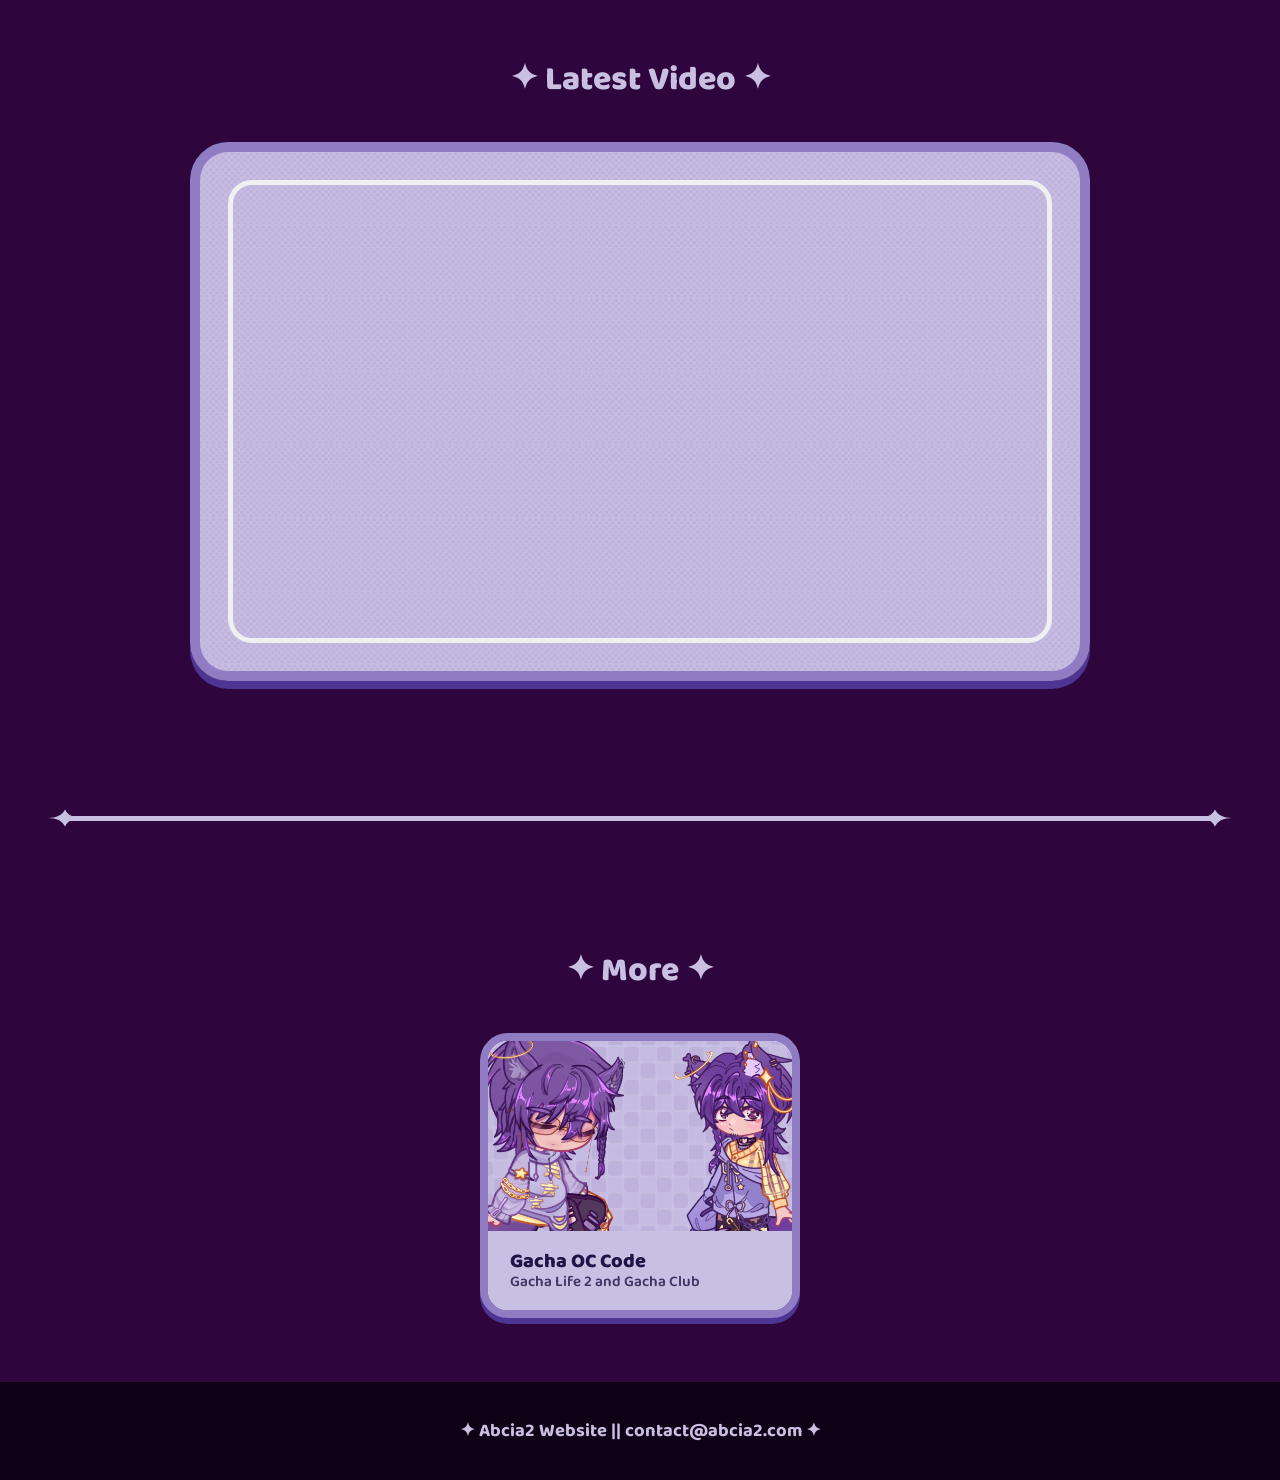
==== commit ca75da62: "hihi" ====
--- a/index.html
+++ b/index.html
@@ -92,7 +92,7 @@
                 <img class="game_card_banner" src="assets/Games/GachaStoryBanner.png" alt="">
                 <div class="game_card_body">
                     <span class="game_card_title">Gacha Story</span>
-                    <span class="game_card_subtitle">Fan-Made Visual Novel</span>
+                    <span class="game_card_subtitle">Romance Visual Novel</span>
                 </div>
             </a>
 
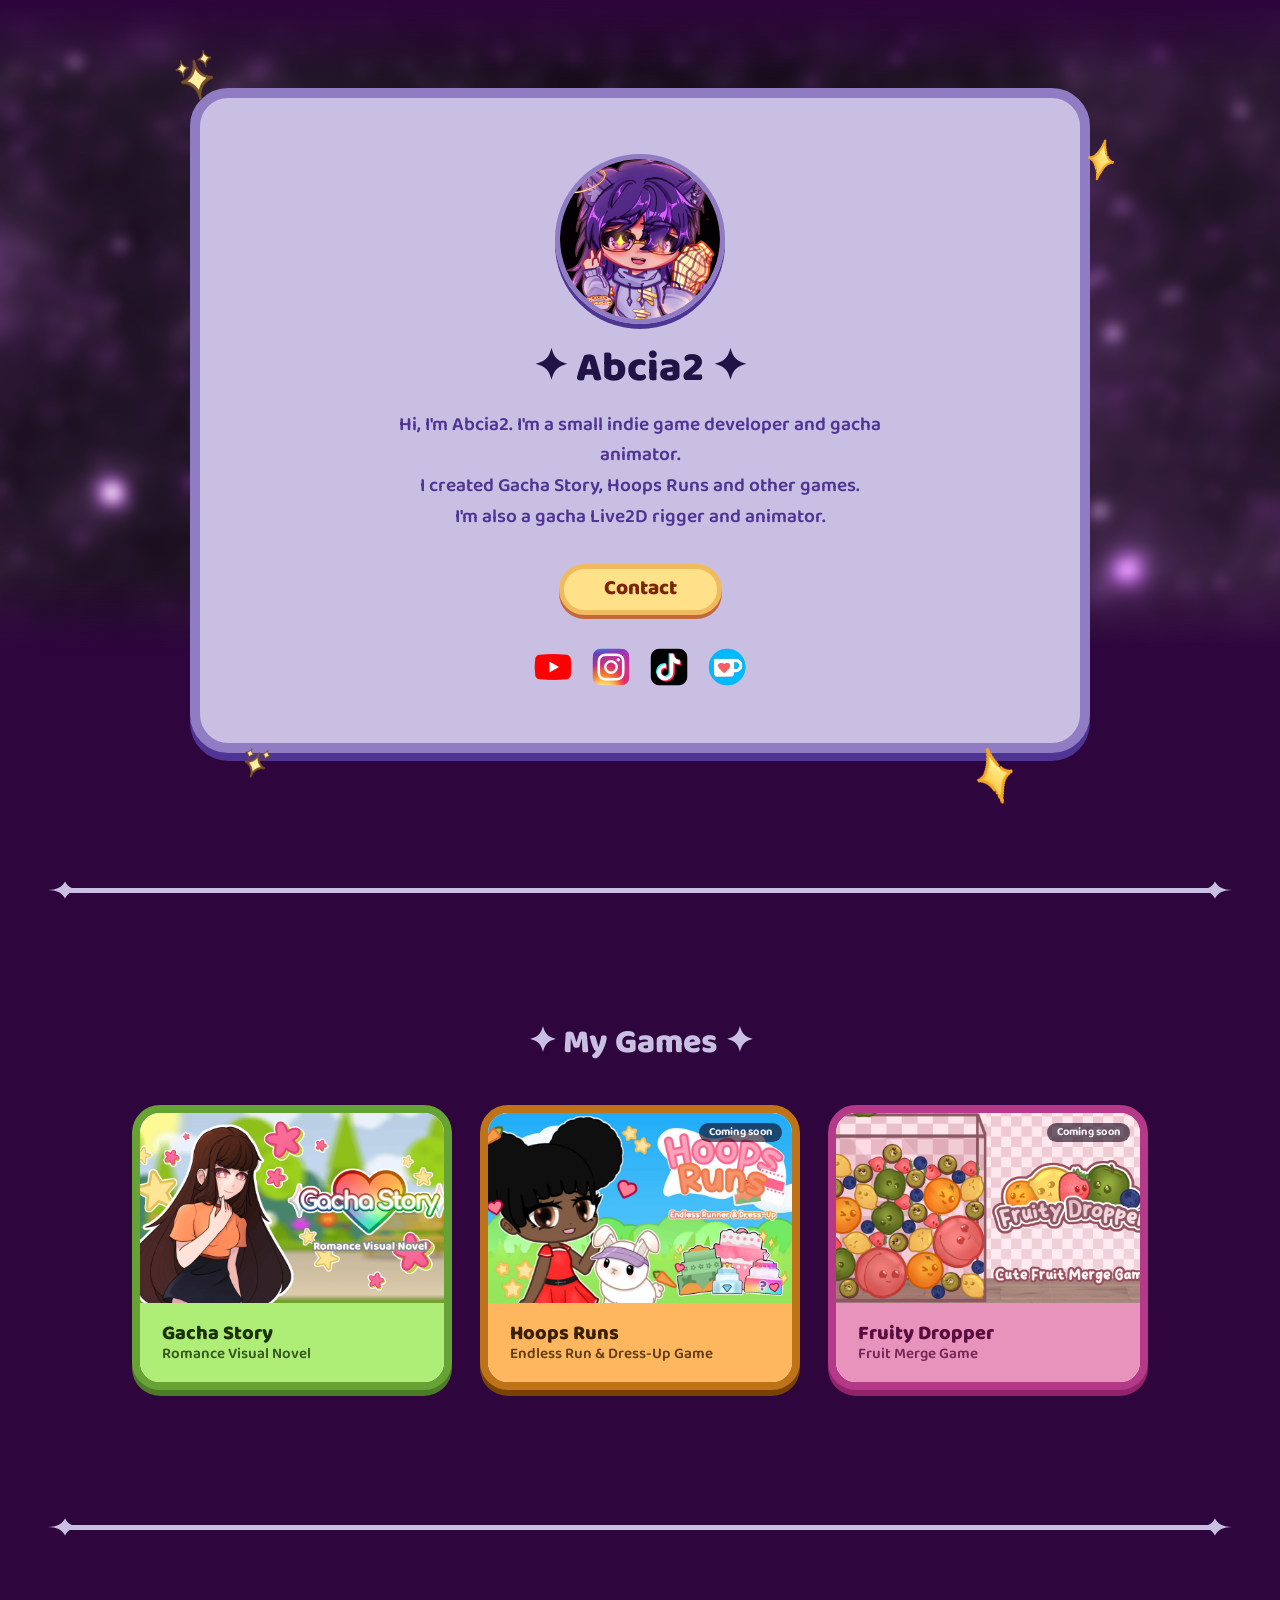
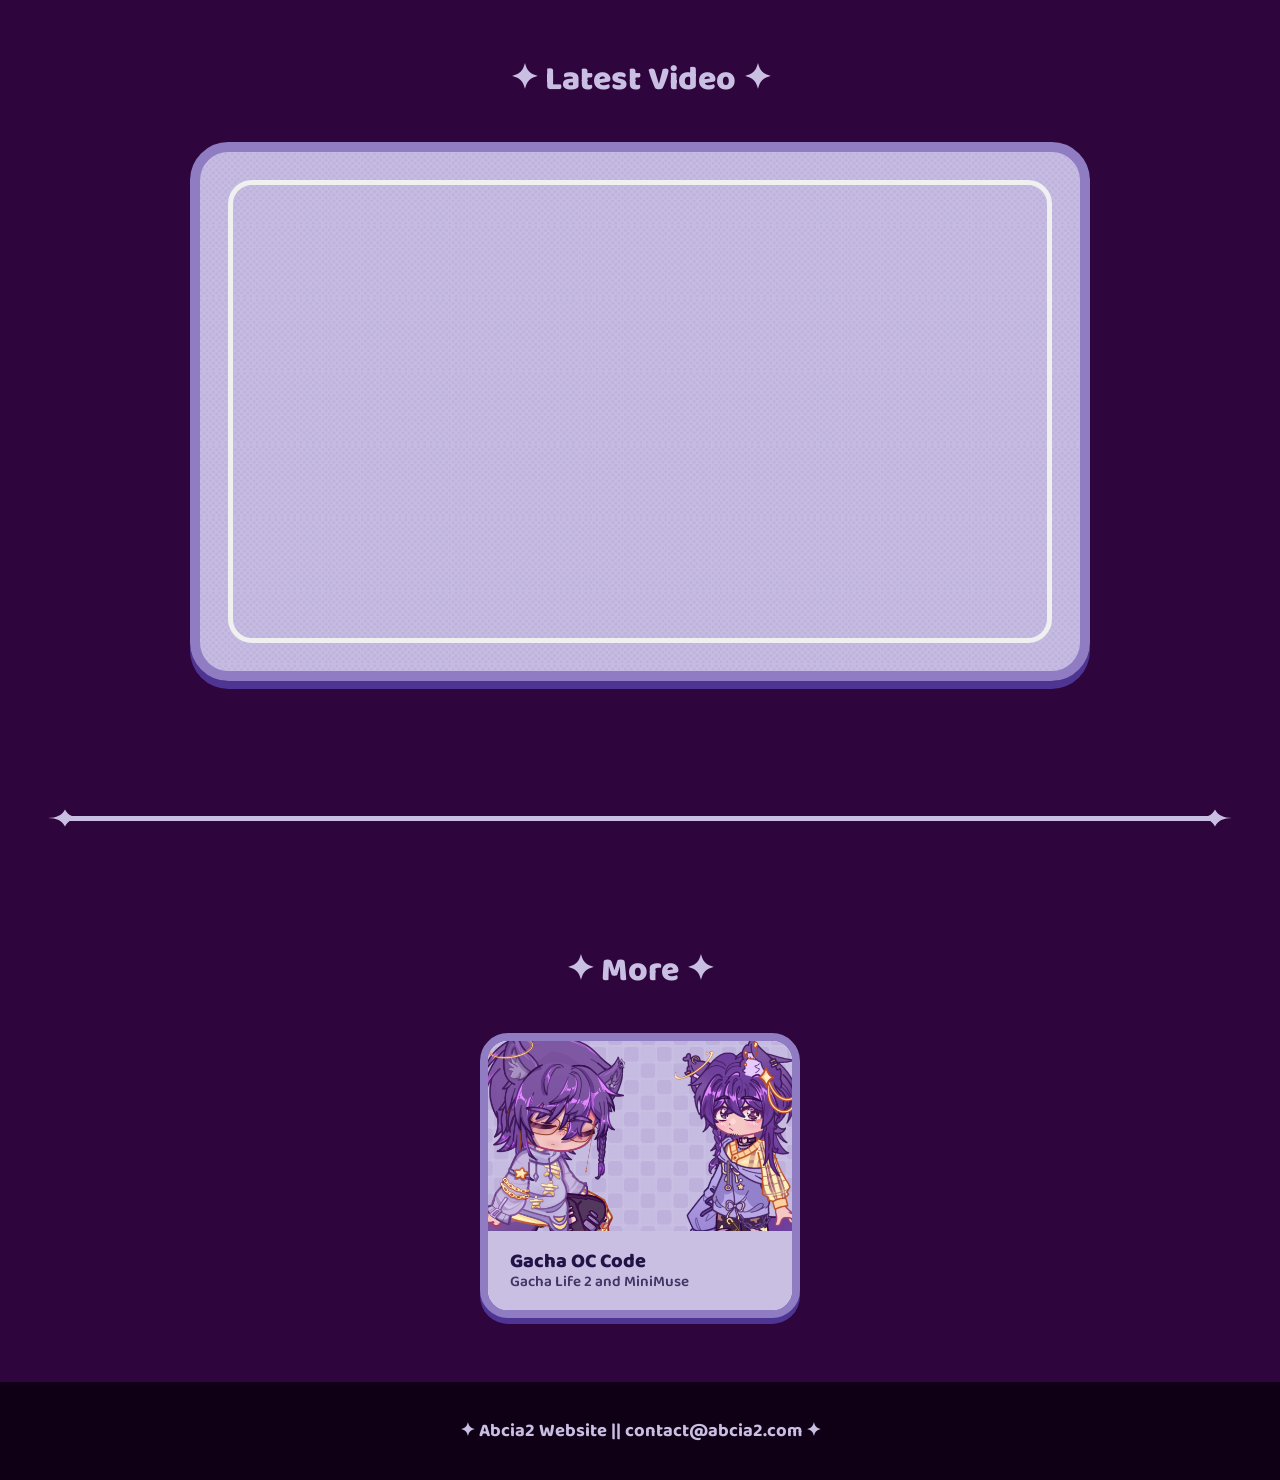
==== commit 3e8c80d0: "b" ====
--- a/index.html
+++ b/index.html
@@ -156,7 +156,7 @@
                 <img class="game_card_banner" src="assets/Images/OcCodeBanner.png" alt="">
                 <div class="game_card_body">
                     <span class="game_card_title">Gacha OC Code</span>
-                    <span class="game_card_subtitle">Gacha Life 2 and Gacha Club</span>
+                    <span class="game_card_subtitle">Gacha Life 2 and MiniMuse</span>
                 </div>
             </a>
         </div>
